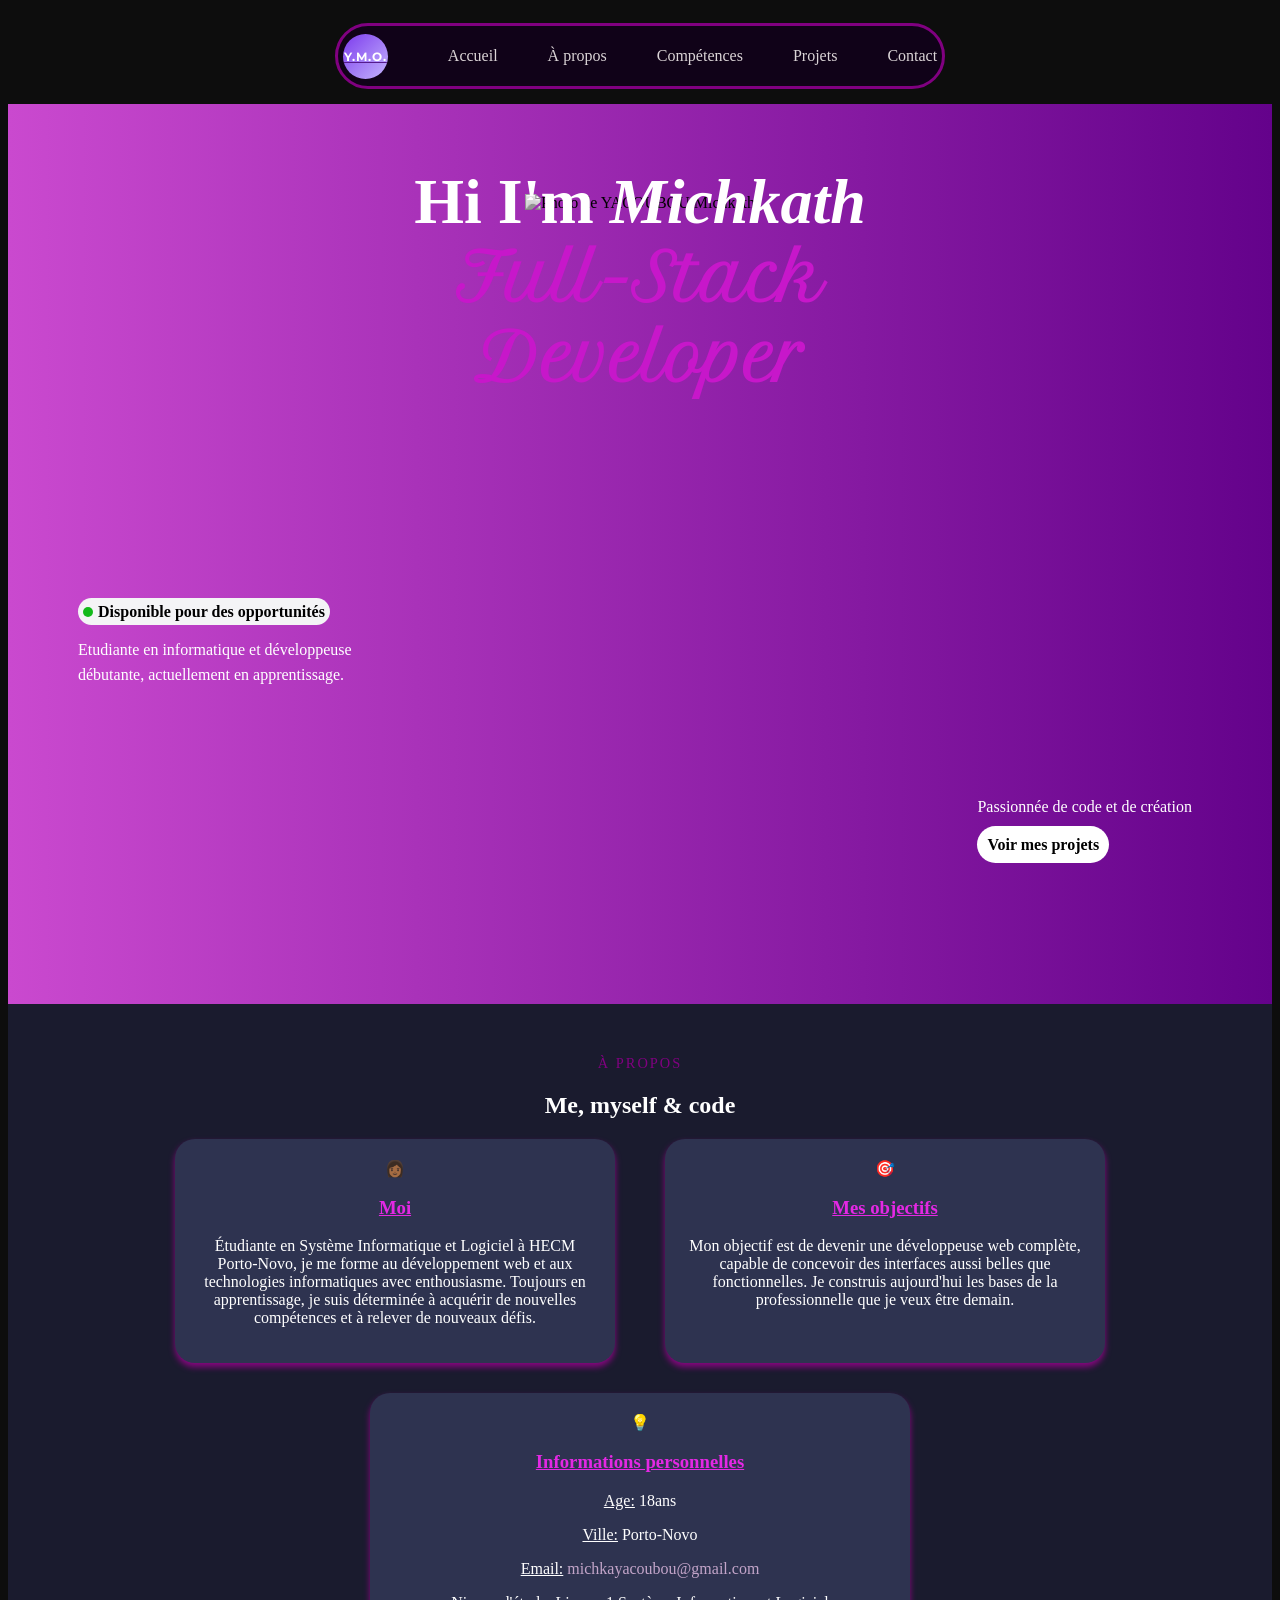
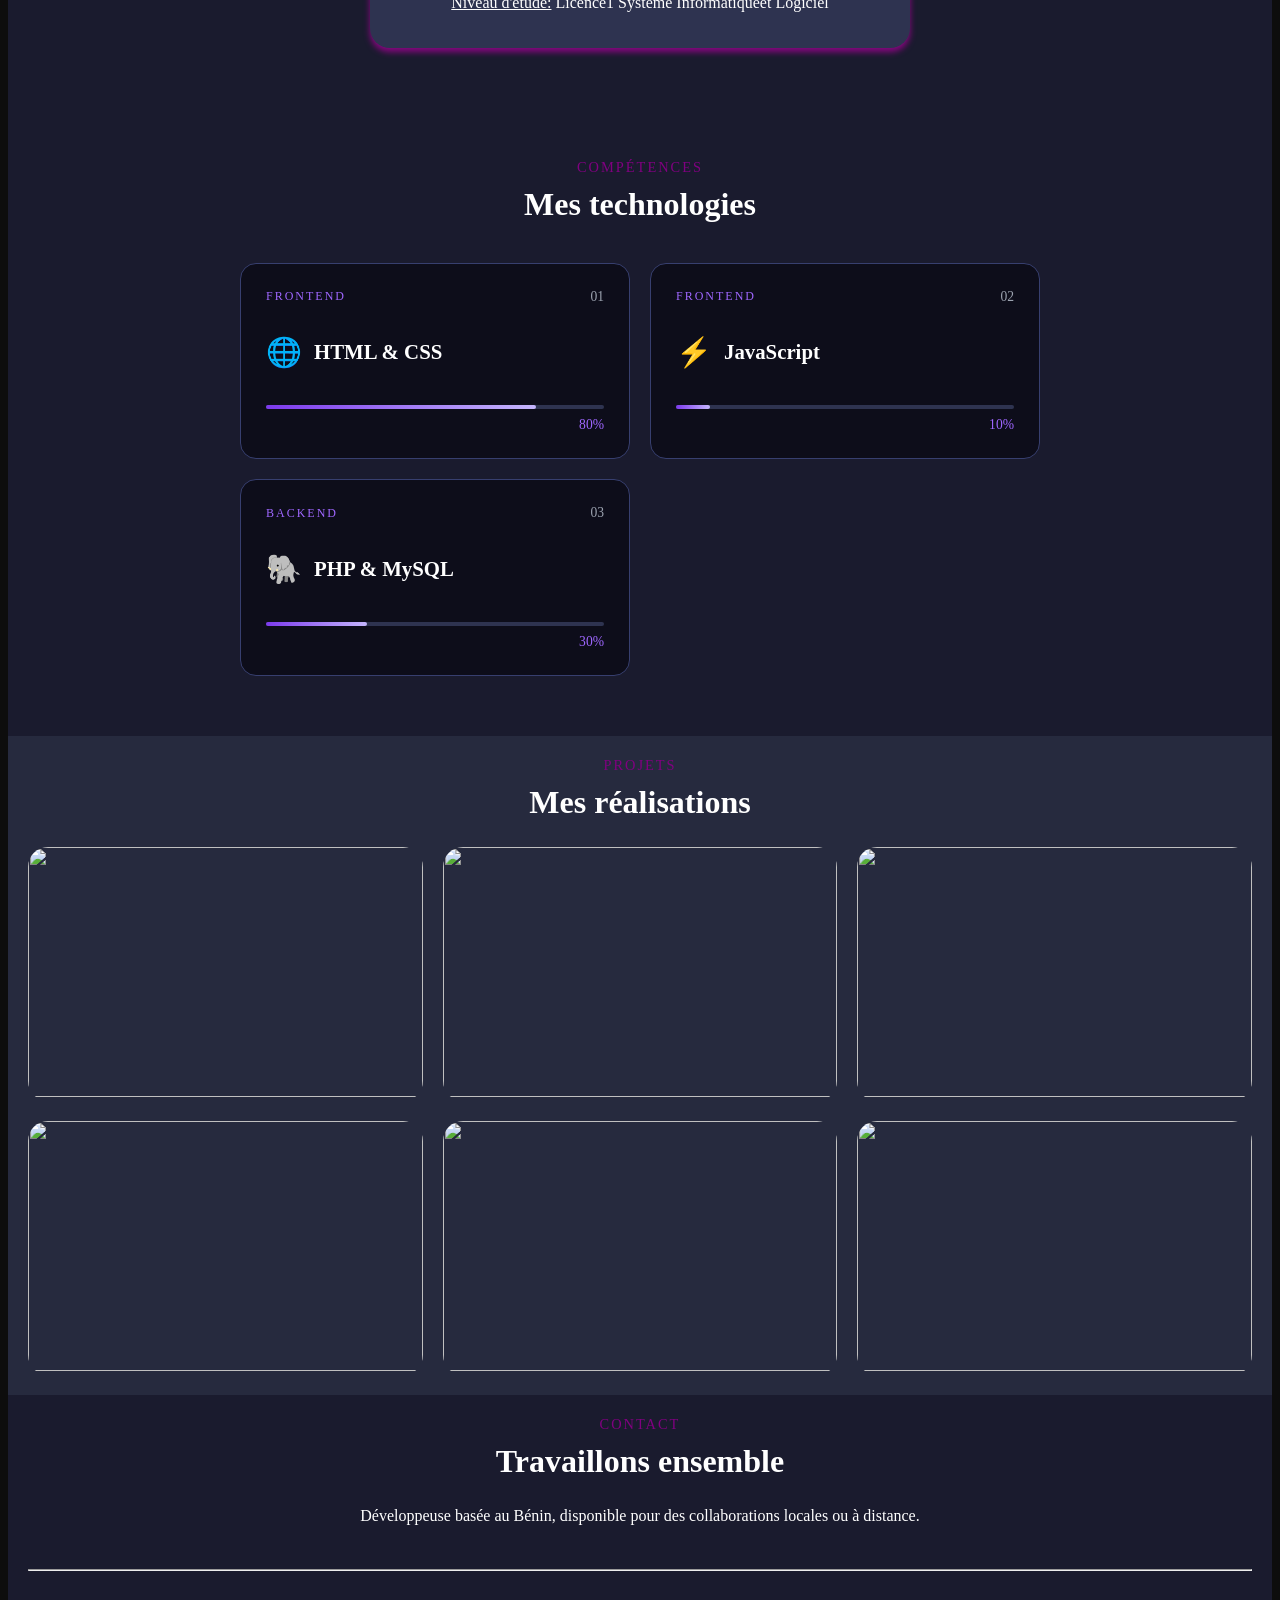
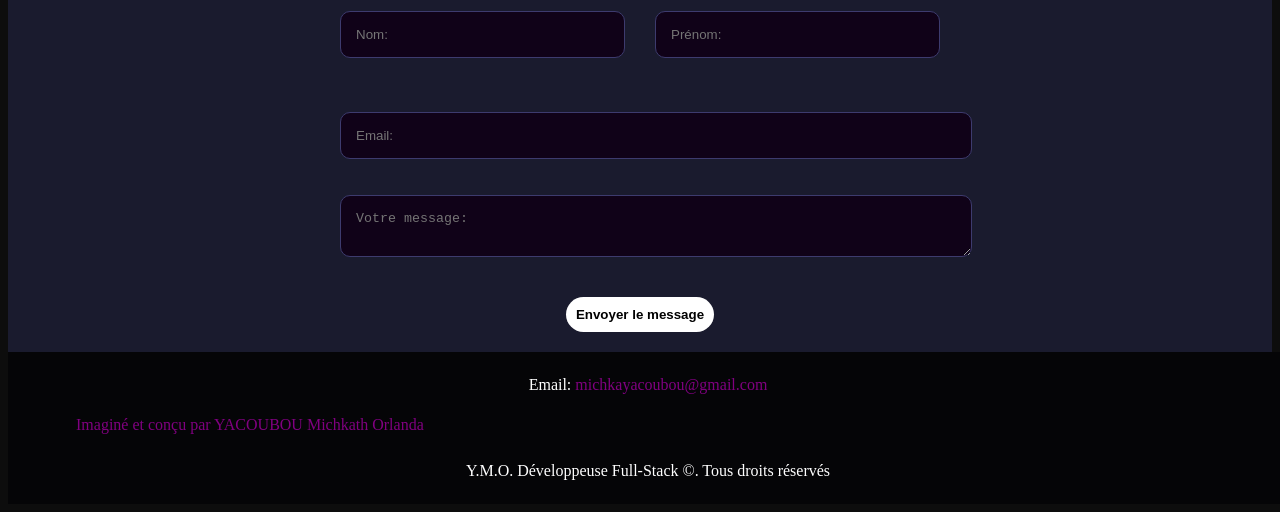
==== index.html @ 26dce3ec "Rename index.html.html to index.html" ====
<!DOCTYPE html>
<html lang="fr">

<head>
    <meta charset="UTF-8">
    <meta name="viewport" content="width=device-width, initial-scale=1.0">
    <title>Portfolio</title>
    <link rel="stylesheet" href="style.css">
    <link rel="preconnect" href="https://fonts.googleapis.com">
    <link rel="preconnect" href="https://fonts.gstatic.com" crossorigin>
    <link
        href="https://fonts.googleapis.com/css2?family=Diplomata&family=Lobster+Two:ital,wght@0,400;0,700;1,400;1,700&family=Manrope:wght@200..800&family=Mea+Culpa&family=Montserrat:ital,wght@0,100..900;1,100..900&family=Petit+Formal+Script&family=Satisfy&display=swap"
        rel="stylesheet">
    <link rel="preconnect" href="https://fonts.googleapis.com">
</head>

<body>
    <header class="navbar">
        <div class="navbar-container">
            <nav>
                <a href="" class="logo">
                    <div class="logo-cercle">
                        Y.M.O.
                    </div>
                </a>
                <ul class="navlinks">
                    <li><a href="#accueil">Accueil</a></li>
                    <li><a href="#apropos">À propos</a></li>
                    <li><a href="#competences">Compétences</a></li>
                    <li><a href="#projets">Projets</a></li>
                    <li><a href="#contact">Contact</a></li>
                </ul>
            </nav>
        </div>
    </header>

    <section id="accueil" class="hero">
        <div class="hero-titre">
            <h1 class="nom">Hi I'm <em>Michkath</em></h1>
            <h2 class="metier">Full-Stack Developer</h2>
        </div>
        <img src="images/photodeprofil.png" alt="Photo de YACOUBOU Michkath">

        <div class="hero-gauche">
            <a href="#contact" class="badge">Disponible pour des opportunités</a>
            <p class="des1">Etudiante en informatique et développeuse <br> débutante,
                actuellement en apprentissage.</p>
        </div>

        <div class="hero-droite">
            <p class="des2">Passionnée de code et de création</p>
            <a href="#projets" class="hero-projets">Voir mes projets</a>
        </div>

    </section>

    <section id="apropos" class="apropos">

        <div class="apropos-header">
            <span class="apropos-tag">À propos</span>
            <h2 class="apropos-titre">Me, myself & code</h2>
        </div>

        <div class="apropos-contenu">
            <div class="apropos-carte">
                <span class="carte-icone">👩🏾</span>
                <h3 class="carte-titre">Moi</h3>
                <p class="carte-texte">Étudiante en Système Informatique et Logiciel à HECM Porto-Novo, je me forme au
                    développement web et aux technologies informatiques avec enthousiasme. Toujours en apprentissage, je
                    suis déterminée à acquérir de nouvelles compétences et à relever de nouveaux défis.</p>
            </div>

            <div class="apropos-carte">
                <span class="carte-icone">🎯</span>
                <h3 class="carte-titre">Mes objectifs</h3>
                <p class="carte-texte">Mon objectif est de devenir une développeuse web complète, capable de concevoir
                    des interfaces aussi belles que fonctionnelles. Je construis aujourd'hui les bases de la
                    professionnelle que je veux être demain.</p>
            </div>

        </div>

        <div class="apropos-contenuIP">
            <div class="apropos-carte">
                <span class="carte-icone">💡</span>
                <h3 class="carte-titre">Informations personnelles</h3>
                <p><span>Age:</span> 18ans</p>
                <p><span>Ville:</span> Porto-Novo</p>
                <p><span>Email:</span> <a href="mailto:michkayacoubou@gmail.com">michkayacoubou@gmail.com</a></p>
                <p><span>Niveau d'étude:</span> Licence1 Système Informatiqueet Logiciel</p>
            </div>
        </div>
    </section>

    <section id="competences" class="competences">
        <div class="competences-header">
            <span class="competences-tag">Compétences</span>
            <h2 class="competences-titre">Mes technologies</h2>
        </div>

        <div class="competences-contenu">

            <div class="competence-item">
                <div class="competence-top">
                    <span class="competence-categorie">Frontend</span>
                    <span class="competence-numero">01</span>
                </div>
                <div class="competence-milieu">
                    <span class="competence-icone">🌐</span>
                    <h3 class="competence-nom">HTML & CSS</h3>
                </div>
                <div class="competence-barre">
                    <div class="competence-progression" style="width: 80%"></div>
                </div>
                <span class="competence-pct">80%</span>
            </div>

            <div class="competence-item">
                <div class="competence-top">
                    <span class="competence-categorie">Frontend</span>
                    <span class="competence-numero">02</span>
                </div>
                <div class="competence-milieu">
                    <span class="competence-icone">⚡</span>
                    <h3 class="competence-nom">JavaScript</h3>
                </div>
                <div class="competence-barre">
                    <div class="competence-progression" style="width: 10%"></div>
                </div>
                <span class="competence-pct">10%</span>
            </div>

            <div class="competence-item">
                <div class="competence-top">
                    <span class="competence-categorie">Backend</span>
                    <span class="competence-numero">03</span>
                </div>
                <div class="competence-milieu">
                    <span class="competence-icone">🐘</span>
                    <h3 class="competence-nom">PHP & MySQL</h3>
                </div>
                <div class="competence-barre">
                    <div class="competence-progression" style="width: 30%"></div>
                </div>
                <span class="competence-pct">30%</span>
            </div>

        </div>
    </section>

    <section id="projets" class="projets">
        <div class="projets-header">
            <span class="projets-tag">Projets</span>
            <h2 class="projets-titre">Mes réalisations</h2>
        </div>

        <div class="projets-contenu">
            <div class="projet-carte">
                <div class="projet-image">
                    <img src="https://placehold.co/600x400/7C3AED/white?text=Portfolio" alt="">
                </div>
                <div class="projet-info">
                    <h3 class="projet-titre">Mon Portfolio</h3>
                    <p class="projet-des">Description courte</p>
                    <a href="" class="projet-btn">Voir le projet</a>
                </div>
            </div>

            <div class="projet-carte">
                <div class="projet-image">
                    <img src="https://placehold.co/600x400/582177/white?text=TaskManager" alt="">
                </div>
                <div class="projet-info">
                    <h3 class="projet-titre">TaskManager</h3>
                    <p class="projet-des">Description courte</p>
                    <a href="" class="projet-btn">Voir le projet</a>
                </div>
            </div>

            <div class="projet-carte">
                <div class="projet-image">
                    <img src="https://placehold.co/600x400/3D1A6E/white?text=ShopEasy" alt="">
                </div>
                <div class="projet-info">
                    <h3 class="projet-titre">ShopEasy</h3>
                    <p class="projet-des">Description courte</p>
                    <a href="" class="projet-btn">Voir le projet</a>
                </div>
            </div>

            <div class="projet-carte">
                <div class="projet-image">
                    <img src="https://placehold.co/600x400/9F67FF/white?text=FormConnect" alt="">
                </div>
                <div class="projet-info">
                    <h3 class="projet-titre">FormConnect</h3>
                    <p class="projet-des">Description courte</p>
                    <a href="" class="projet-btn">Voir le projet</a>
                </div>
            </div>

            <div class="projet-carte">
                <div class="projet-image">
                    <img src="https://placehold.co/600x400/C4B5FD/black?text=BlogPost" alt="">
                </div>
                <div class="projet-info">
                    <h3 class="projet-titre">BlogPost</h3>
                    <p class="projet-des">Description courte</p>
                    <a href="" class="projet-btn">Voir le projet</a>
                </div>
            </div>

            <div class="projet-carte">
                <div class="projet-image">
                    <img src="https://placehold.co/600x400/2E0054/white?text=DataBase+Pro" alt="">
                </div>
                <div class="projet-info">
                    <h3 class="projet-titre">DataBase Pro</h3>
                    <p class="projet-des">Description courte</p>
                    <a href="" class="projet-btn">Voir le projet</a>
                </div>
            </div>
    </section>

    <section id="contact" class="contact">
        <div class="contact-header">
            <span class="contact-tag">Contact</span>
            <h2 class="contact-titre">Travaillons ensemble</h2>
            <div>Développeuse basée au Bénin, disponible pour des collaborations locales ou à distance.
            </div>
            <br><br>
            <hr>
        </div>
        <div class="contact-formulaire">
            <form action="">
                <div class="contact-np">
                    <input type="text" placeholder="Nom:" class="npem">
                    <input type="text" placeholder="Prénom:" class="npem">
                </div><br><br><br>
                <input type="email" placeholder="Email:" class="npem"><br><br><br>
                <textarea placeholder="Votre message:" class="npem"></textarea><br><br><br>
                <button type="submit" class="contact-btn">Envoyer le message</button>
            </form>
        </div>
    </section>

    <footer>
        <P class="auteur">Imaginé et conçu par YACOUBOU Michkath Orlanda</P>
        <p><span>Email:</span> <a href="mailto:michkayacoubou@gmail.com">michkayacoubou@gmail.com</a></p><br><br>
        <p>Y.M.O. Développeuse Full-Stack &copy;. Tous droits réservés</p>
    </footer>
</body>

</html>
---- style.css ----
body {
    background-color: #0d0d0d;
}

/*Pied-de-page*/
footer {
    background-color: rgb(5, 5, 7);
    color: white;
    text-align: center;
    padding: 0.5rem;
    width: 100%;
}

/*Barre de navigation*/
.navbar {
    position: sticky;
    top: 0;
    padding: 5px 20px;
    /*Pour que navbar reste au dessus du contenu
    en scrollant*/
    z-index: 1000;
}

.navbar-container {
    background-color: #100218;
    border-radius: 40px;
    padding: 5px;
    width: fit-content;
    margin: 10px auto;
    border: 3px solid purple;
}

nav {
    display: flex;
    justify-content: space-between;
    align-items: center;
    gap: 20px;
}

ul {
    list-style: none;
    display: flex;
    gap: 50px;
}

.navlinks a {
    text-decoration: none;
    color: rgba(239, 233, 233, 0.91);
    transition: color 0.3s ease;
}

.navlinks a:hover {
    color: blueviolet;
    text-decoration: underline;
}

.logo-cercle {
    width: 45px;
    height: 45px;
    border-radius: 60%;
    background: linear-gradient(135deg, #7C3AED, #C4B5FD);
    color: white;
    display: flex;
    align-items: center;
    justify-content: center;
    font-weight: bold;
    font-size: 0.75rem;
    letter-spacing: 1px;
    font-family: 'Montserrat', sans-serif;
    text-decoration: none;
}

.logo-cercle:hover {
    color: blueviolet;
    text-decoration: underline;
}


/*Pour la section hero*/
.hero {
    background: linear-gradient(90deg, #ca49cf, #64028b);
    position: relative;
    min-height: 100vh;
    overflow: hidden;
    height: 100vh;
    width: 100%;
}

.hero-gauche {
    position: absolute;
    left: 20px;
    bottom: 300px;
    z-index: 3;
    margin-left: 50px;
}

.badge {
    background-color: #f4f4f6;
    padding: 5px;
    border-radius: 50px;
    bottom: 100px;
    color: black;
    text-decoration: none;
    font-weight: 900;
    transition: all 0.3s ease;
}

.badge:hover {
    color: #8236ae;
    transform: scale(0.9);
}

.badge::before {
    content: "";
    display: inline-block;
    width: 10px;
    height: 10px;
    border-radius: 50%;
    background-color: rgb(18, 186, 26);
    margin-right: 5px;
    animation: pulse 1s infinite;
}

@keyframes pulse {
    0% {
        opacity: 1;
    }

    50% {
        opacity: 0;
    }

    100% {
        opacity: 1;
    }
}

.hero img {
    position: absolute;
    left: 50%;
    transform: translateX(-50%);
    height: 80%;
    filter: grayscale(100%);
    bottom: 90px;
    z-index: 1;
}

.nom {
    width: 100%;
    text-align: center;
    font-size: 4rem;
    line-height: 1.1;
    margin-bottom: 0;
    color: white;
}

.metier {
    font-size: 4rem;
    font-family: 'Petit Formal Script';
    color: #c717ca;
    width: fit-content;
    margin: 0 auto;
    margin-top: -6;
}

.hero-titre {
    position: absolute;
    left: 50%;
    transform: translateX(-50%);
    top: 10px;
    text-align: center;
    z-index: 10;
}

.des1,
.des2 {
    color: white;
    font-size: 1rem;
    line-height: 1.6;

}

.hero-droite {
    position: absolute;
    right: 60px;
    bottom: 150px;
    z-index: 3;
    padding-right: 20px;
}

.hero-projets {
    background-color: white;
    padding: 10px;
    border-radius: 50px;
    text-decoration: none;
    color: black;
    font-weight: 900;
}

.hero-projets:hover {
    color: #9015d7;
}


/*Pour la section A propos*/
.apropos {
    background-color: #1A1B2E;
    padding: 50px;
    text-align: center;
}

.apropos-header {
    margin-bottom: 10px;
}

.apropos-tag {
    color: purple;
    font-size: 0.9rem;
    letter-spacing: 2px;
    text-transform: uppercase;
}

.apropos-titre {
    color: white;
}

.apropos-contenu {
    display: flex;
    gap: 50px;
    justify-content: center;
}

.apropos-carte {
    flex: 1;
    max-width: 400px;
    background: #2E3350;
    border-radius: 20px;
    padding: 20px;
    box-shadow: 0 4px 6px rgb(136, 6, 128);
    color: white;
    align-self: stretch;
}

.carte-titre {
    color: rgb(228, 40, 228);
    text-decoration: underline;
}

.apropos-contenuIP {
    display: flex;
    justify-content: center;
    margin-top: 30px;
}

.apropos-contenuIP .apropos-carte {
    max-width: 500px;
    width: 100%;
}

.apropos-contenuIP a {
    color: #c3a5c9;
    text-decoration: none;
}

.apropos-contenuIP a:hover {
    color: #bc33d4;
    text-decoration: underline;
}

.apropos-contenuIP p span {
    text-decoration: underline;
}



/*Pour la section Compétences*/
.competences {
    background-color: #1A1B2E;
    padding: 60px 50px;
    text-align: center;
}

.competences-header {
    margin-bottom: 40px;
}

.competences-tag {
    color: purple;
    font-size: 0.9rem;
    letter-spacing: 2px;
    text-transform: uppercase;
}

.competences-titre {
    color: white;
    font-size: 2rem;
    margin-top: 10px;
}

.competences-contenu {
    display: grid;
    grid-template-columns: 1fr 1fr;
    gap: 20px;
    max-width: 800px;
    margin: 0 auto;
}

.competence-item {
    background-color: #0d0d1a;
    border-radius: 16px;
    padding: 25px;
    text-align: left;
    border: 1px solid #373f6f;
    transition: all 0.3s ease;
}

.competence-item:hover {
    background: linear-gradient(200deg, #8f8f8f, #dcdcdc, #7a7a7a);
    box-shadow: 0 0 15px rgba(220, 220, 220, 0.4);
}

.competence-top {
    display: flex;
    justify-content: space-between;
    align-items: center;
    margin-bottom: 15px;
}

.competence-categorie {
    font-size: 0.75rem;
    letter-spacing: 2px;
    text-transform: uppercase;
    color: #9F67FF;
}

.competence-numero {
    color: #9CA3B0;
    font-size: 0.85rem;
}

.competence-milieu {
    display: flex;
    align-items: center;
    gap: 12px;
    margin-bottom: 20px;
}

.competence-icone {
    font-size: 1.8rem;
}

.competence-nom {
    color: white;
    font-size: 1.3rem;
}

.competence-barre {
    background-color: #2E3350;
    height: 4px;
    border-radius: 50px;
    margin-bottom: 8px;
}

.competence-progression {
    background: linear-gradient(90deg, #7C3AED, #C4B5FD);
    height: 4px;
    border-radius: 50px;
}

.competence-pct {
    color: #9F67FF;
    font-size: 0.85rem;
    float: right;
}


/*Pour la section Projets*/
.projets {
    background-color: #262a3e;
    padding: 20px;
    text-align: center;
}

.projets-contenu {
    display: grid;
    grid-template-columns: repeat(3, 1fr);
    gap: 20px;
}

.projets-titre {
    color: white;
    font-size: 2rem;
    margin-top: 10px;
}

.projets-tag {
    color: purple;
    font-size: 0.9rem;
    letter-spacing: 2px;
    text-transform: uppercase;
}

.projet-des {
    color: #F1F0FF;
}

.projet-btn {
    background-color: white;
    padding: 10px;
    border-radius: 50px;
    text-decoration: none;
    color: black;
    font-weight: 900;
}

.projet-carte {
    position: relative;
    overflow: hidden;
    border-radius: 20px;
}

.projet-image img {
    width: 100%;
    height: 250px;
    object-fit: cover;
}

.projet-info {
    display: flex;
    flex-direction: column;
    align-items: center;
    justify-content: center;
    gap: 15px;
    padding: 20px;
    position: absolute;
    inset: 0;
    background: rgba(124, 58, 237, 0.9);
    opacity: 0;
    transition: all 0.3s ease;
}

.projet-carte:hover .projet-info {
    opacity: 1;
}

/*Pour la section Contact*/
.contact {
    background-color: #1A1B2E;
    padding: 20px;
    text-align: center;
}

.contact-header {
    margin-bottom: 40px;
}

.contact-tag {
    color: purple;
    font-size: 0.9rem;
    letter-spacing: 2px;
    text-transform: uppercase;
}

.contact-titre {
    color: white;
    font-size: 2rem;
    margin-top: 10px;
}

.contact-header div {
    color: white;
    font-size: 1rem;
    margin-top: 10px;
}

.contact-formulaire {
    max-width: 600px;
    margin: 0 auto;
}

.contact-np {
    display: flex;
    gap: 30px;
}

.npem {
    background-color: #100218;
    border: 1px solid #3D3B6E;
    border-radius: 10px;
    padding: 15px;
    color: white;
    width: 100%;
}

.message {
    height: 150px;
    resize: none;
}

.contact-btn {
    background-color: white;
    padding: 10px;
    border-radius: 50px;
    text-decoration: none;
    color: black;
    font-weight: 900;
    border: none;
    cursor: pointer;
}

/*Pour le footer*/
.auteur {
    display: flex;
    flex-direction: column;
    align-items: center;
    justify-content: center;
    gap: 30px;
    padding: 40px;
    margin-left: 20px;
    position: absolute;
    color: purple;
}

footer a {
    color: purple;
    text-decoration: none;
}

footer a:hover {
    text-decoration: underline;
}
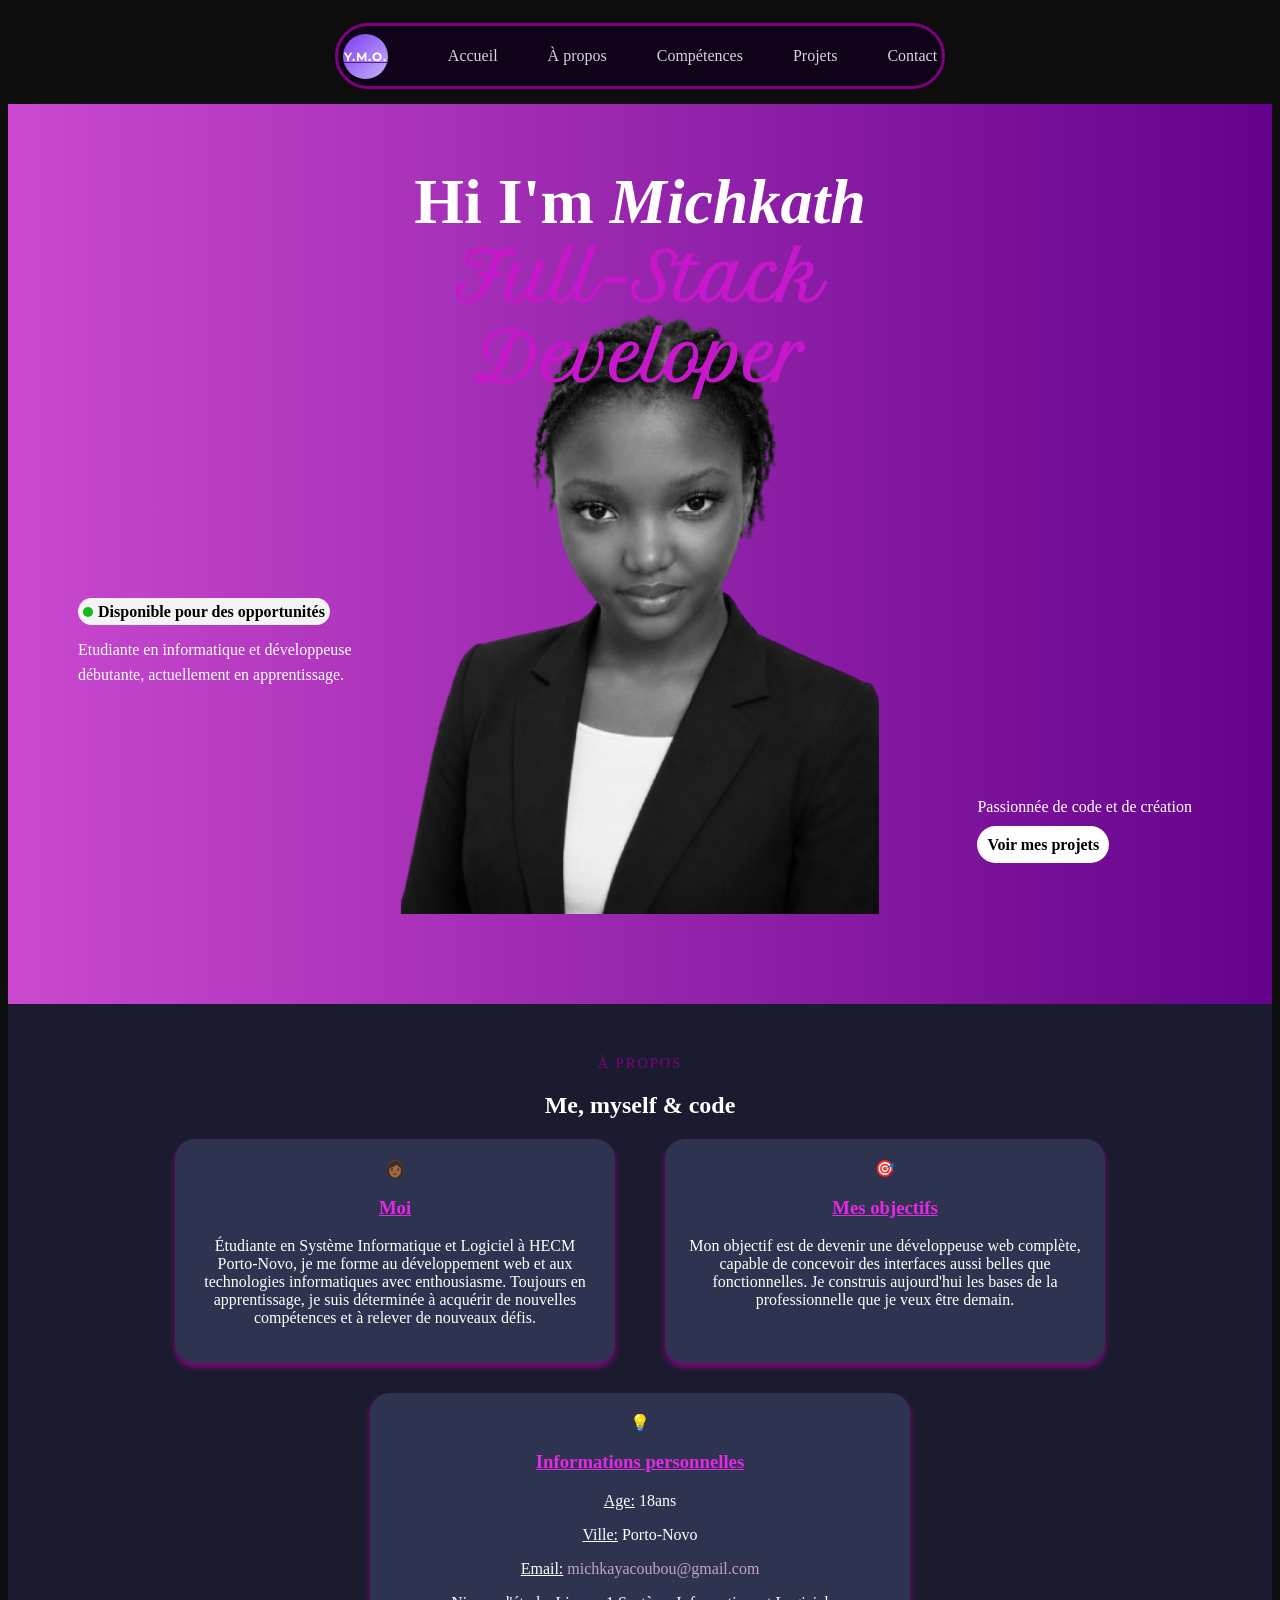
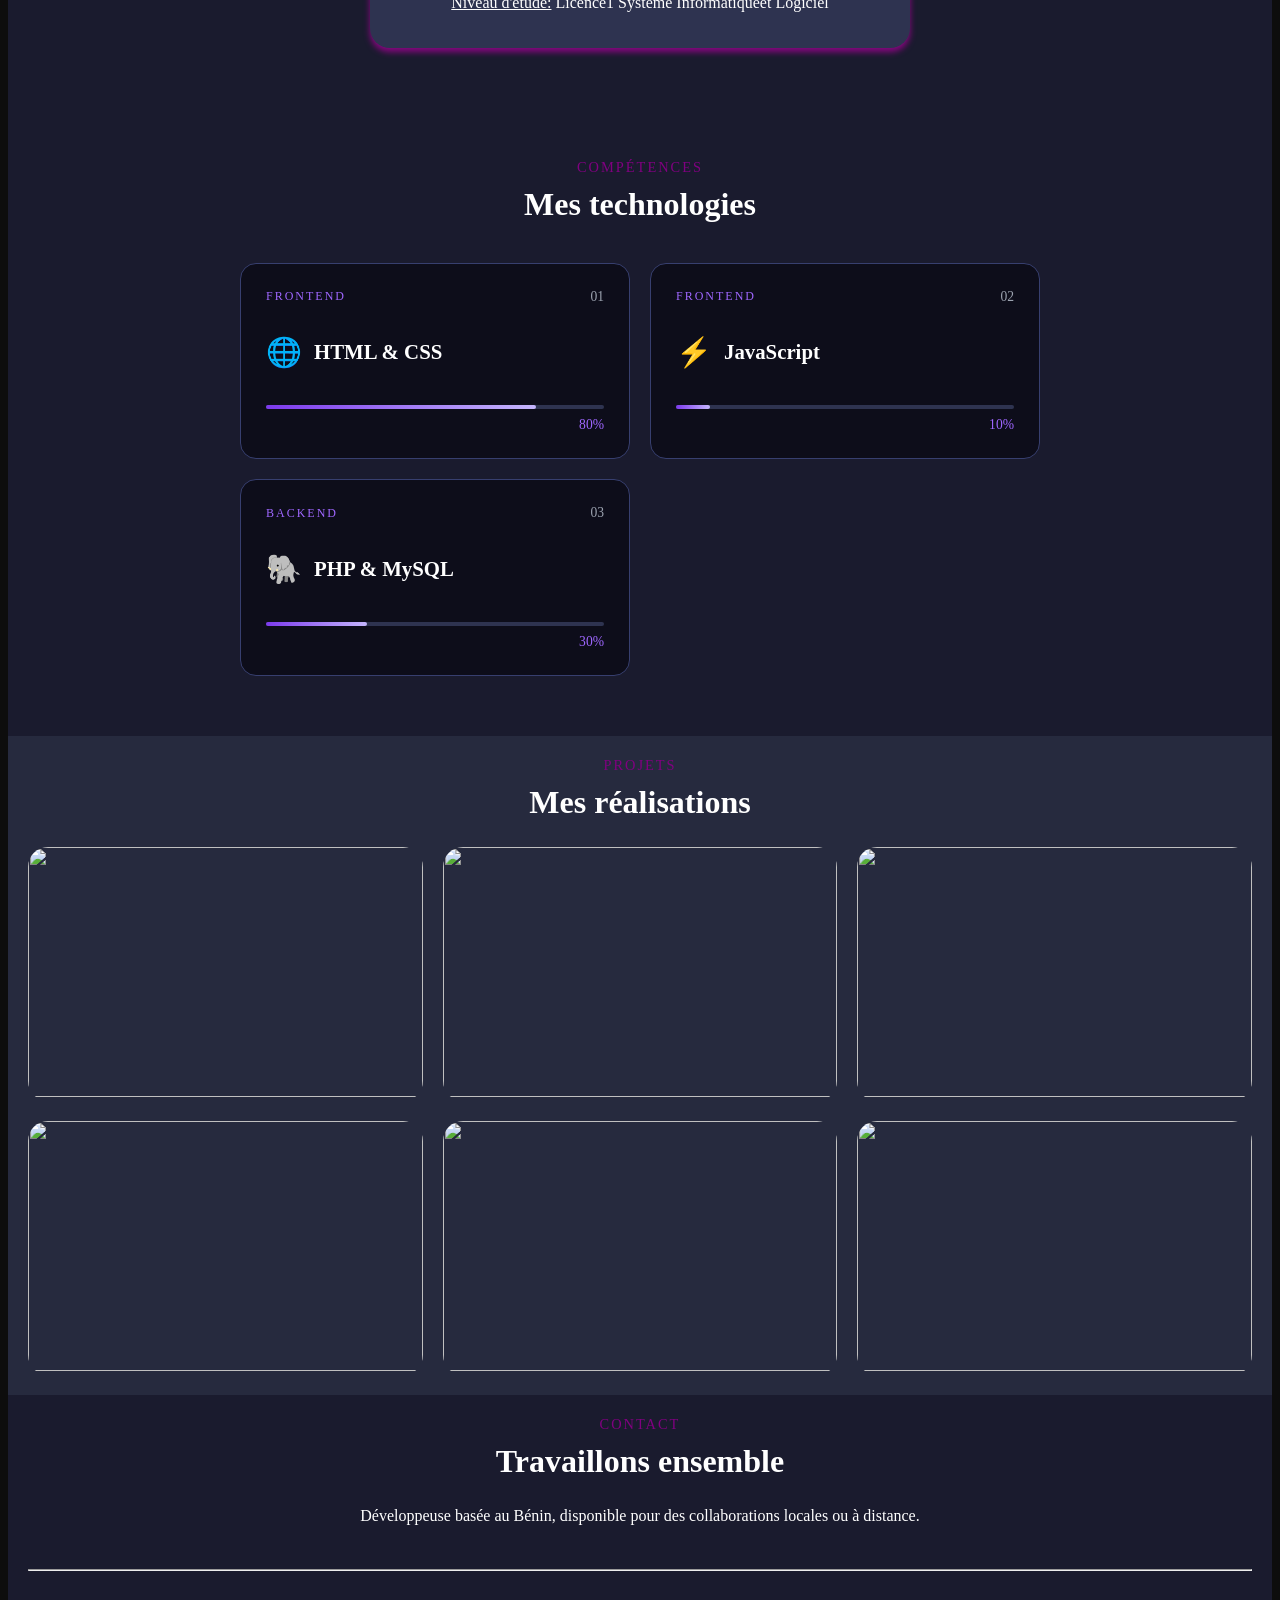
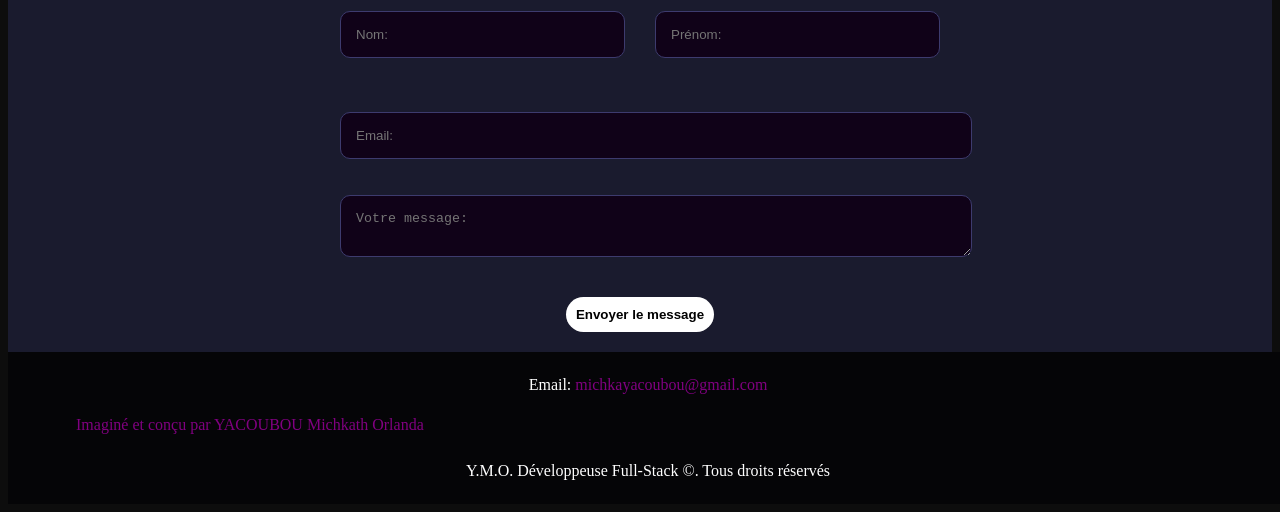
==== commit 13b90a7a: "Update index.html" ====
--- a/index.html
+++ b/index.html
@@ -39,7 +39,7 @@
             <h1 class="nom">Hi I'm <em>Michkath</em></h1>
             <h2 class="metier">Full-Stack Developer</h2>
         </div>
-        <img src="images/photodeprofil.png" alt="Photo de YACOUBOU Michkath">
+        <img src="photodeprofil.png" alt="Photo de YACOUBOU Michkath">
 
         <div class="hero-gauche">
             <a href="#contact" class="badge">Disponible pour des opportunités</a>
